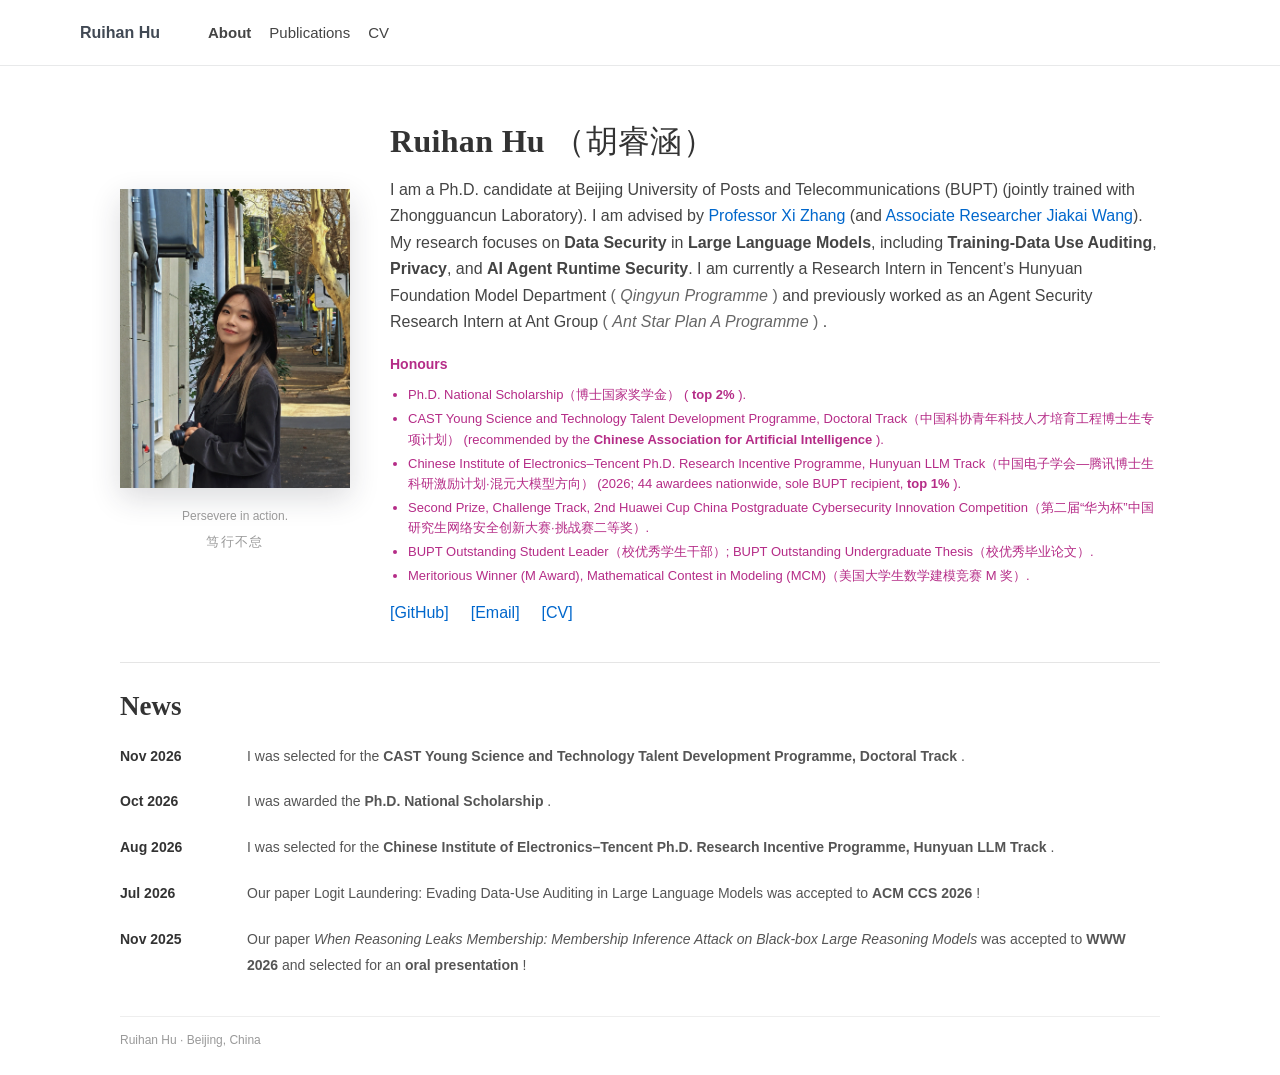
==== index.html @ ba5ca5f1 "Link Jiakai Wang homepage and remove advisor envelope icon" ====
<!DOCTYPE html>

<html lang="en">
<head>
<meta charset="utf-8"/>
<meta content="width=device-width, initial-scale=1" name="viewport"/>
<title>
   Ruihan Hu — Academic Homepage
  </title>
<meta content="Ruihan Hu researches LLM privacy, data security and AI agent security at BUPT." name="description"/>
<link href="styles.css?v=20261106-final" rel="stylesheet"/>
<link href="home.css?v=20261106-final" rel="stylesheet"/>
</head>
<body class="academic-home">
<header class="site-header">
<div class="site-header-inner">
<p class="site-brand">
     Ruihan Hu
    </p>
<nav aria-label="Primary" class="site-nav">
<a aria-current="page" class="is-current" href="index.html">
      About
     </a>
<a href="publications.html">
      Publications
     </a>
<a href="cv.html">
      CV
     </a>
</nav>
</div>
</header>
<main class="academic-shell">
<section aria-labelledby="name" class="academic-intro">
<div class="academic-photo">
<img alt="Ruihan Hu holding a camera on a tree-lined street" src="assets/profile-photo.jpg?v=20261106"/>
<div class="photo-motto">
<p lang="en">
       Persevere in action.
      </p>
<p lang="zh-CN">
       笃行不怠
      </p>
</div>
</div>
<div class="academic-profile">
<h1 id="name">Ruihan Hu <span lang="zh">（胡睿涵）</span></h1>
<p class="academic-bio" lang="en">
      I am a Ph.D. candidate at Beijing University of Posts and Telecommunications (BUPT) (jointly trained with Zhongguancun Laboratory). I am advised by
      <a class="advisor-link" href="https://teacher.bupt.edu.cn/zhangxi/en/index.htm">
       Professor Xi Zhang
      </a>

      (and <a class="advisor-link" href="https://jiakaiwangcn.github.io/">Associate Researcher Jiakai Wang</a>). My research focuses on <strong>Data Security</strong> in <strong>Large Language Models</strong>, including <strong>Training-Data Use Auditing</strong>, <strong>Privacy</strong>, and <strong>AI Agent Runtime Security</strong>. I am currently a Research Intern in Tencent’s Hunyuan Foundation Model Department
      <span class="programme-note">
       (
       <em>
        Qingyun Programme
       </em>
       )
      </span>
      and previously worked as an Agent Security Research Intern at Ant Group
      <span class="programme-note">
       (
       <em>
        Ant Star Plan A Programme
       </em>
       )
      </span>
      .
     </p>
<div aria-label="Honours" class="academic-awards">
<h2 class="honours-heading">
       Honours
      </h2>
<ul>
<li>
        Ph.D. National Scholarship（博士国家奖学金） (
        <strong>
         top 2%
        </strong>
        ).
       </li>
<li>
        CAST Young Science and Technology Talent Development Programme, Doctoral Track（中国科协青年科技人才培育工程博士生专项计划） (recommended by the
        <strong>
         Chinese Association for Artificial Intelligence
        </strong>
        ).
       </li>
<li>
        Chinese Institute of Electronics–Tencent Ph.D. Research Incentive Programme, Hunyuan LLM Track（中国电子学会—腾讯博士生科研激励计划·混元大模型方向） (2026; 44 awardees nationwide, sole BUPT recipient,
        <strong>
         top 1%
        </strong>
        ).
       </li>
<li>
        Second Prize, Challenge Track, 2nd Huawei Cup China Postgraduate Cybersecurity Innovation Competition（第二届“华为杯”中国研究生网络安全创新大赛·挑战赛二等奖）.
       </li>
<li>
        BUPT Outstanding Student Leader（校优秀学生干部）; BUPT Outstanding Undergraduate Thesis（校优秀毕业论文）.
       </li>
<li>
        Meritorious Winner (M Award), Mathematical Contest in Modeling (MCM)（美国大学生数学建模竞赛 M 奖）.
       </li>
</ul>
</div>
<div class="academic-links">
<a href="https://github.com/mihuhu">
       [GitHub]
      </a>
<a href="mailto:gloria-1019@bupt.edu.cn">
       [Email]
      </a>
<a href="cv.html">
       [CV]
      </a>
</div>
</div>
</section>
<section aria-labelledby="news-title" class="home-news">
<h2 id="news-title">
     News
    </h2>
<div aria-label="Recent news, scroll to read more" class="news-scroll" role="region" tabindex="0">
<ul class="news-list">
<li>
<time datetime="2026-11">
        Nov 2026
       </time>
<p>
        I was selected for the
        <strong>
         CAST Young Science and Technology Talent Development Programme, Doctoral Track
        </strong>
        .
       </p>
</li>
<li>
<time datetime="2026-10">
        Oct 2026
       </time>
<p>
        I was awarded the
        <strong>
         Ph.D. National Scholarship
        </strong>
        .
       </p>
</li>
<li>
<time datetime="2026-08">
        Aug 2026
       </time>
<p>
        I was selected for the
        <strong>
         Chinese Institute of Electronics–Tencent Ph.D. Research Incentive Programme, Hunyuan LLM Track
        </strong>
        .
       </p>
</li>
<li>
<time datetime="2026-07">
        Jul 2026
       </time>
<p>
        Our paper
        Logit Laundering: Evading Data-Use Auditing in Large Language Models
        was accepted to
        <strong>
         ACM CCS 2026
        </strong>
        !
       </p>
</li>
<li>
<time datetime="2025-11">
        Nov 2025
       </time>
<p>
        Our paper
        <em>
         When Reasoning Leaks Membership: Membership Inference Attack on Black-box Large Reasoning Models
        </em>
        was accepted to
        <strong>
         WWW 2026
        </strong>
        and selected for an
        <strong>
         oral presentation
        </strong>
        !
       </p>
</li>
</ul>
</div>
</section>
<footer class="academic-footer">
    Ruihan Hu · Beijing, China
   </footer>
</main>
</body>
</html>
---- styles.css ----
:root {
  color-scheme: light;
  --bg: #f6f7f9;
  --panel: #ffffff;
  --text: #414954;
  --muted: #66707d;
  --line: rgba(65, 73, 84, 0.12);
  --accent: #69b6d1;
  --accent-strong: #4aa6c8;
  --shadow: 0 20px 48px rgba(15, 23, 42, 0.06);
  --sans: "Avenir Next", "Helvetica Neue", Helvetica, Arial, sans-serif;
  --serif: "Iowan Old Style", "Palatino Linotype", "Book Antiqua", Georgia, serif;
}

* {
  box-sizing: border-box;
}

html {
  font-size: 16px;
}

body {
  margin: 0;
  min-height: 100vh;
  background: linear-gradient(180deg, #fafbfc 0%, var(--bg) 100%);
  color: var(--text);
  font-family: var(--sans);
}

a {
  color: inherit;
}

.site-header {
  background: rgba(255, 255, 255, 0.96);
  border-bottom: 1px solid var(--line);
}

.site-header-inner {
  width: min(1320px, calc(100vw - 64px));
  margin: 0 auto;
  display: flex;
  align-items: center;
  gap: 30px;
  padding: 22px 0;
}

.site-brand {
  margin: 0;
  font-size: 16px;
  font-weight: 700;
  color: var(--text);
}

.site-nav {
  display: flex;
  gap: 18px;
  margin-left: 18px;
}

.site-nav a {
  padding: 4px 0;
  font-size: 15px;
  text-decoration: none;
  color: #4e5761;
}

.site-nav a.is-current {
  color: var(--text);
  font-weight: 700;
}

.site-shell {
  width: min(1320px, calc(100vw - 64px));
  margin: 0 auto;
  padding: 34px 0 56px;
}

.site-layout {
  display: grid;
  grid-template-columns: 248px minmax(0, 1fr);
  gap: 40px;
}

.profile-rail {
  padding-top: 12px;
}

.portrait {
  width: 88px;
  height: 88px;
  object-fit: cover;
  object-position: center 44%;
  display: block;
  border-radius: 50%;
  border: 1px solid rgba(65, 73, 84, 0.08);
  box-shadow: var(--shadow);
  margin-bottom: 20px;
}

.profile-name {
  margin: 0 0 10px;
  font-size: 21px;
  line-height: 1.08;
  font-weight: 700;
}

.profile-bio {
  margin: 0 0 22px;
  font-size: 12px;
  line-height: 1.72;
  color: var(--muted);
}

.profile-meta,
.profile-links {
  display: grid;
  gap: 14px;
  margin: 0;
  padding: 0;
  list-style: none;
  font-size: 12px;
  color: #565f69;
}

.profile-links {
  margin-top: 20px;
}

.profile-row {
  display: flex;
  align-items: center;
  gap: 12px;
  line-height: 1.5;
}

.profile-row::before {
  content: "";
  flex: 0 0 20px;
  width: 20px;
  height: 20px;
  background-color: #565f69;
  mask-repeat: no-repeat;
  mask-position: center;
  mask-size: contain;
  -webkit-mask-repeat: no-repeat;
  -webkit-mask-position: center;
  -webkit-mask-size: contain;
}

.profile-row-location::before {
  mask-image: url("data:image/svg+xml,%3Csvg xmlns='http://www.w3.org/2000/svg' viewBox='0 0 24 24'%3E%3Cpath fill='black' d='M12 2C8.134 2 5 5.134 5 9c0 5.25 7 13 7 13s7-7.75 7-13c0-3.866-3.134-7-7-7zm0 9.5A2.5 2.5 0 1 1 12 6a2.5 2.5 0 0 1 0 5.5z'/%3E%3C/svg%3E");
  -webkit-mask-image: url("data:image/svg+xml,%3Csvg xmlns='http://www.w3.org/2000/svg' viewBox='0 0 24 24'%3E%3Cpath fill='black' d='M12 2C8.134 2 5 5.134 5 9c0 5.25 7 13 7 13s7-7.75 7-13c0-3.866-3.134-7-7-7zm0 9.5A2.5 2.5 0 1 1 12 6a2.5 2.5 0 0 1 0 5.5z'/%3E%3C/svg%3E");
}

.profile-row-institution::before {
  mask-image: url("data:image/svg+xml,%3Csvg xmlns='http://www.w3.org/2000/svg' viewBox='0 0 24 24'%3E%3Cpath fill='black' d='M12 3 2 8v2h20V8L12 3zm-7 9v6H3v2h18v-2h-2v-6h-2v6h-3v-6h-2v6H9v-6H7zm-2 9v1h18v-1H3z'/%3E%3C/svg%3E");
  -webkit-mask-image: url("data:image/svg+xml,%3Csvg xmlns='http://www.w3.org/2000/svg' viewBox='0 0 24 24'%3E%3Cpath fill='black' d='M12 3 2 8v2h20V8L12 3zm-7 9v6H3v2h18v-2h-2v-6h-2v6h-3v-6h-2v6H9v-6H7zm-2 9v1h18v-1H3z'/%3E%3C/svg%3E");
}

.profile-row-email::before {
  mask-image: url("data:image/svg+xml,%3Csvg xmlns='http://www.w3.org/2000/svg' viewBox='0 0 24 24'%3E%3Cpath fill='black' d='M3 5h18a2 2 0 0 1 2 2v10a2 2 0 0 1-2 2H3a2 2 0 0 1-2-2V7a2 2 0 0 1 2-2zm0 2v.217l9 5.4 9-5.4V7H3zm18 10V9.783l-8.48 5.088a1 1 0 0 1-1.04 0L3 9.783V17h18z'/%3E%3C/svg%3E");
  -webkit-mask-image: url("data:image/svg+xml,%3Csvg xmlns='http://www.w3.org/2000/svg' viewBox='0 0 24 24'%3E%3Cpath fill='black' d='M3 5h18a2 2 0 0 1 2 2v10a2 2 0 0 1-2 2H3a2 2 0 0 1-2-2V7a2 2 0 0 1 2-2zm0 2v.217l9 5.4 9-5.4V7H3zm18 10V9.783l-8.48 5.088a1 1 0 0 1-1.04 0L3 9.783V17h18z'/%3E%3C/svg%3E");
}

.profile-row-scholar::before {
  mask-image: url("data:image/svg+xml,%3Csvg xmlns='http://www.w3.org/2000/svg' viewBox='0 0 24 24'%3E%3Cpath fill='black' d='M12 3 1 9l11 6 9-4.91V17h2V9L12 3zm-6 9.236V16c0 2.21 2.686 4 6 4s6-1.79 6-4v-3.764l-6 3.273-6-3.273z'/%3E%3C/svg%3E");
  -webkit-mask-image: url("data:image/svg+xml,%3Csvg xmlns='http://www.w3.org/2000/svg' viewBox='0 0 24 24'%3E%3Cpath fill='black' d='M12 3 1 9l11 6 9-4.91V17h2V9L12 3zm-6 9.236V16c0 2.21 2.686 4 6 4s6-1.79 6-4v-3.764l-6 3.273-6-3.273z'/%3E%3C/svg%3E");
}

.profile-row-github::before {
  mask-image: url("data:image/svg+xml,%3Csvg xmlns='http://www.w3.org/2000/svg' viewBox='0 0 24 24'%3E%3Cpath fill='black' d='M12 .5C5.649.5.5 5.649.5 12a11.5 11.5 0 0 0 7.86 10.914c.575.106.785-.25.785-.556 0-.274-.01-1-.015-1.962-3.198.695-3.874-1.541-3.874-1.541-.523-1.329-1.277-1.683-1.277-1.683-1.044-.714.08-.7.08-.7 1.155.081 1.762 1.186 1.762 1.186 1.026 1.758 2.692 1.25 3.348.956.104-.743.401-1.25.73-1.537-2.553-.29-5.238-1.277-5.238-5.683 0-1.255.449-2.282 1.185-3.086-.119-.291-.514-1.464.112-3.052 0 0 .967-.31 3.167 1.179a10.98 10.98 0 0 1 5.766 0c2.199-1.489 3.165-1.179 3.165-1.179.628 1.588.233 2.761.115 3.052.738.804 1.184 1.831 1.184 3.086 0 4.417-2.69 5.389-5.252 5.674.412.355.78 1.053.78 2.123 0 1.533-.014 2.77-.014 3.147 0 .309.207.668.79.555A11.502 11.502 0 0 0 23.5 12C23.5 5.649 18.351.5 12 .5Z'/%3E%3C/svg%3E");
  -webkit-mask-image: url("data:image/svg+xml,%3Csvg xmlns='http://www.w3.org/2000/svg' viewBox='0 0 24 24'%3E%3Cpath fill='black' d='M12 .5C5.649.5.5 5.649.5 12a11.5 11.5 0 0 0 7.86 10.914c.575.106.785-.25.785-.556 0-.274-.01-1-.015-1.962-3.198.695-3.874-1.541-3.874-1.541-.523-1.329-1.277-1.683-1.277-1.683-1.044-.714.08-.7.08-.7 1.155.081 1.762 1.186 1.762 1.186 1.026 1.758 2.692 1.25 3.348.956.104-.743.401-1.25.73-1.537-2.553-.29-5.238-1.277-5.238-5.683 0-1.255.449-2.282 1.185-3.086-.119-.291-.514-1.464.112-3.052 0 0 .967-.31 3.167 1.179a10.98 10.98 0 0 1 5.766 0c2.199-1.489 3.165-1.179 3.165-1.179.628 1.588.233 2.761.115 3.052.738.804 1.184 1.831 1.184 3.086 0 4.417-2.69 5.389-5.252 5.674.412.355.78 1.053.78 2.123 0 1.533-.014 2.77-.014 3.147 0 .309.207.668.79.555A11.502 11.502 0 0 0 23.5 12C23.5 5.649 18.351.5 12 .5Z'/%3E%3C/svg%3E");
}

.profile-links a {
  text-decoration: none;
}

.profile-links a:hover,
.profile-links a:focus-visible {
  color: var(--accent-strong);
}

.page-content {
  background: var(--panel);
}

.page-content-home {
  display: grid;
  gap: 24px;
}

.page-content-rich {
  display: grid;
  gap: 24px;
}

.hero-card,
.preview-card {
  background:
    radial-gradient(circle at top right, rgba(74, 166, 200, 0.12), transparent 26%),
    rgba(255, 255, 255, 0.94);
  border: 1px solid rgba(255, 255, 255, 0.72);
  border-radius: 28px;
  box-shadow: 0 22px 48px rgba(15, 23, 42, 0.08);
}

.hero-card {
  padding: 32px 34px;
}

.eyebrow {
  margin: 0 0 12px;
  font-size: 12px;
  font-weight: 700;
  letter-spacing: 0.1em;
  text-transform: uppercase;
  color: var(--accent);
}

.hero-title {
  margin: 0 0 16px;
  font-size: 34px;
  line-height: 1.08;
  color: #4b5562;
}

.hero-list {
  margin: 0 0 22px;
  padding-left: 22px;
  max-width: 760px;
}

.hero-list li {
  margin-bottom: 14px;
  font-size: 15px;
  line-height: 1.8;
  color: #54606c;
}

.hero-list li:last-child {
  margin-bottom: 0;
}

.hero-copy {
  margin: 0;
  max-width: 760px;
  font-size: 15px;
  line-height: 1.8;
  color: #54606c;
}

.keyword-list {
  display: flex;
  flex-wrap: wrap;
  gap: 10px;
  margin: 0;
  padding: 0;
  list-style: none;
}

.keyword-list li {
  padding: 9px 14px;
  border-radius: 999px;
  background: rgba(74, 166, 200, 0.12);
  color: #417f96;
  font-size: 12px;
  font-weight: 600;
}

.preview-card {
  padding: 24px;
}

.preview-head {
  display: flex;
  align-items: end;
  justify-content: space-between;
  gap: 16px;
  margin-bottom: 18px;
}

.preview-title {
  margin: 0;
  font-size: 21px;
  line-height: 1.1;
  color: #4b5562;
}

.preview-link {
  font-size: 12px;
  font-weight: 700;
  letter-spacing: 0.06em;
  text-transform: uppercase;
  color: var(--accent);
  text-decoration: none;
}

.page-hero {
  padding: 30px 32px;
}

.page-hero .page-title {
  margin-bottom: 14px;
  font-size: 34px;
  line-height: 1.08;
  color: #4b5562;
}

.content-card {
  padding: 24px;
  background:
    radial-gradient(circle at top right, rgba(74, 166, 200, 0.12), transparent 26%),
    rgba(255, 255, 255, 0.94);
  border: 1px solid rgba(255, 255, 255, 0.72);
  border-radius: 28px;
  box-shadow: 0 22px 48px rgba(15, 23, 42, 0.08);
}

.content-card-head {
  display: flex;
  align-items: end;
  justify-content: space-between;
  gap: 16px;
  margin-bottom: 18px;
}

.content-card-title {
  margin: 0;
  font-size: 21px;
  line-height: 1.1;
  color: #4b5562;
}

.content-card-note {
  font-size: 12px;
  font-weight: 700;
  letter-spacing: 0.06em;
  text-transform: uppercase;
  color: var(--accent);
}

.cv-window {
  border-radius: 20px;
  background: linear-gradient(180deg, #ffffff 0%, #fbfcfd 100%);
  border: 1px solid var(--line);
  overflow: hidden;
}

.cv-window-head {
  display: flex;
  align-items: center;
  gap: 8px;
  padding: 14px 16px;
  border-bottom: 1px solid var(--line);
  background: rgba(246, 247, 249, 0.9);
}

.cv-dot {
  width: 10px;
  height: 10px;
  border-radius: 50%;
  background: #d4dae1;
}

.cv-window-head span:last-child {
  margin-left: 6px;
  font-size: 12px;
  color: #73808c;
}

.cv-scroll {
  max-height: 470px;
  overflow: auto;
  padding: 18px 18px 4px;
}

.cv-block {
  margin-bottom: 18px;
}

.cv-block h4 {
  margin: 0 0 10px;
  font-size: 13px;
  letter-spacing: 0.06em;
  text-transform: uppercase;
  color: var(--accent);
}

.cv-block ul {
  margin: 0;
  padding-left: 18px;
}

.cv-block li {
  margin-bottom: 8px;
  font-size: 12px;
  line-height: 1.7;
  color: #57616d;
}

.cv-block li:last-child {
  margin-bottom: 0;
}

.page-content-compact .page-title {
  margin-bottom: 24px;
  font-size: 34px;
}

.page-content-compact .page-intro {
  margin-bottom: 28px;
  font-size: 16px;
}

.page-content-compact .section-title {
  margin-bottom: 20px;
  padding-bottom: 14px;
  font-size: 24px;
}

.page-content-compact .body-list li {
  font-size: 15px;
  line-height: 1.76;
}

.page-content-compact .publication-entry-title {
  font-size: 17px;
}

.page-content-compact .publication-entry-authors,
.page-content-compact .publication-entry-meta {
  font-size: 15px;
}

.page-content-compact .publication-entry-summary {
  font-size: 15px;
  line-height: 1.78;
}

.page-content-publications .page-title {
  font-size: 31px;
}

.page-content-publications .page-intro {
  font-size: 15px;
}

.page-content-publications .section-title {
  font-size: 22px;
}

.page-content-publications .publication-entry-title {
  font-size: 15.5px;
}

.page-content-publications .publication-entry-title a {
  color: #3f4853;
}

.page-content-publications .publication-entry-authors,
.page-content-publications .publication-entry-meta,
.page-content-publications .publication-entry-summary {
  font-size: 14px;
}

.page-content-publications .publication-entry-summary {
  line-height: 1.74;
}

.publication-list-card {
  display: grid;
  gap: 18px;
}

.publication-stack {
  display: grid;
  gap: 18px;
}

.page-title {
  margin: 0 0 28px;
  font-size: 40px;
  line-height: 1.02;
  font-weight: 700;
  color: #48525d;
}

.page-intro {
  margin: 0 0 34px;
  font-size: 18px;
  line-height: 1.72;
  color: #5a6470;
}

.section-title {
  margin: 0 0 24px;
  padding-bottom: 16px;
  border-bottom: 1px solid var(--line);
  font-size: 28px;
  line-height: 1.08;
  font-weight: 700;
  color: #4a5561;
}

.body-list {
  margin: 0;
  padding-left: 26px;
  display: grid;
  gap: 24px;
}

.body-list li {
  font-size: 16px;
  line-height: 1.86;
  color: #4f5964;
}

.publication-item-soft {
  padding: 18px;
  background:
    radial-gradient(circle at top right, rgba(74, 166, 200, 0.08), transparent 24%),
    rgba(255, 255, 255, 0.84);
  border: 1px solid rgba(65, 73, 84, 0.08);
  border-radius: 24px;
  box-shadow:
    inset 0 1px 0 rgba(255, 255, 255, 0.75),
    0 14px 28px rgba(15, 23, 42, 0.05);
}

.publication-entry {
  padding-top: 6px;
}

.publication-entry + .publication-entry {
  margin-top: 34px;
}

.publication-stack .publication-entry + .publication-entry {
  margin-top: 0;
}

.publication-card {
  display: grid;
  grid-template-columns: 220px minmax(0, 1fr);
  gap: 28px;
  align-items: start;
}

.publication-item-soft .publication-card {
  background: transparent;
  border: 0;
  box-shadow: none;
  padding: 0;
}

.publication-entry-visual {
  display: grid;
  gap: 12px;
}

.publication-entry-badge {
  display: inline-flex;
  align-items: center;
  justify-content: center;
  min-height: 38px;
  width: fit-content;
  padding: 0 16px;
  border-radius: 12px;
  font-size: 13px;
  font-weight: 700;
  letter-spacing: 0.02em;
  color: #ffffff;
  box-shadow: 0 12px 24px rgba(15, 23, 42, 0.12);
}

.publication-entry-badge-www {
  background: linear-gradient(135deg, #2b86dc 0%, #3a9bf0 100%);
}

.publication-entry-badge-ijcai {
  background: linear-gradient(135deg, #2786de 0%, #3aa0ef 100%);
}

.publication-entry-badge-arxiv {
  background: linear-gradient(135deg, #2786de 0%, #3aa0ef 100%);
}

.publication-entry-badge-ccs {
  background: linear-gradient(135deg, #2786de 0%, #3aa0ef 100%);
}

.publication-entry-thumbnail {
  display: block;
  overflow: hidden;
  padding: 6px;
  border-radius: 22px;
  border: 1px solid rgba(65, 73, 84, 0.08);
  box-shadow: 0 16px 32px rgba(15, 23, 42, 0.05);
  background: rgba(255, 255, 255, 0.82);
  backdrop-filter: blur(4px);
}

.publication-entry-thumbnail img {
  display: block;
  width: 100%;
  height: auto;
  border-radius: 16px;
}

.publication-entry-body {
  min-width: 0;
}

.publication-entry-title {
  margin: 0 0 12px;
  font-size: 19px;
  line-height: 1.18;
  font-weight: 700;
}

.publication-entry-title a {
  color: #14181f;
  text-decoration: none;
}

.publication-entry-title a:hover,
.publication-entry-title a:focus-visible {
  color: var(--accent-strong);
}

.publication-entry-authors {
  margin: 0 0 10px;
  font-size: 16px;
  line-height: 1.6;
  color: #4f5964;
}

.publication-entry-meta {
  margin: 0 0 16px;
  font-size: 16px;
  color: #535d68;
  font-style: italic;
}

.publication-entry-summary {
  margin: 0 0 18px;
  font-size: 16px;
  line-height: 1.84;
  color: #4f5964;
  max-width: 820px;
}

.publication-entry-actions {
  display: flex;
  flex-wrap: wrap;
  gap: 10px;
}

.publication-entry-chip {
  display: inline-flex;
  align-items: center;
  justify-content: center;
  min-width: 76px;
  min-height: 42px;
  padding: 0 18px;
  border-radius: 10px;
  border: 1px solid #20252c;
  background: #ffffff;
  color: #20252c;
  cursor: pointer;
  font-family: inherit;
  font-size: 15px;
  font-weight: 600;
  text-decoration: none;
  transition: transform 120ms ease, box-shadow 120ms ease, color 120ms ease;
}

.publication-entry-chip:hover,
.publication-entry-chip:focus-visible {
  transform: translateY(-1px);
  box-shadow: 0 10px 20px rgba(15, 23, 42, 0.08);
  color: var(--accent-strong);
}

.publication-entry-chip-primary {
  background: #20252c;
  color: #ffffff;
}

.publication-entry-chip-disabled {
  cursor: default;
  opacity: 0.72;
  pointer-events: none;
}

.coming-soon-dialog {
  width: min(360px, calc(100vw - 40px));
  padding: 0;
  border: 0;
  border-radius: 18px;
  box-shadow: 0 28px 80px rgba(15, 23, 42, 0.18);
}

.coming-soon-dialog::backdrop {
  background: rgba(20, 24, 31, 0.28);
  backdrop-filter: blur(3px);
}

.coming-soon-panel {
  display: grid;
  gap: 14px;
  padding: 24px;
  background: rgba(255, 255, 255, 0.96);
  color: #20252c;
}

.coming-soon-panel h3 {
  margin: 0;
  font-size: 22px;
  line-height: 1.2;
}

.coming-soon-panel p {
  margin: 0;
  color: #55616d;
  font-size: 15px;
  line-height: 1.6;
}

.coming-soon-close {
  width: fit-content;
  min-height: 42px;
  padding: 0 18px;
  border: 1px solid #20252c;
  border-radius: 10px;
  background: #20252c;
  color: #ffffff;
  cursor: pointer;
  font-family: inherit;
  font-size: 15px;
  font-weight: 600;
}

.cv-sections-card {
  display: grid;
  gap: 18px;
}

.cv-section-card {
  padding: 22px 24px;
  border-radius: 24px;
  background:
    radial-gradient(circle at top right, rgba(74, 166, 200, 0.08), transparent 24%),
    rgba(255, 255, 255, 0.84);
  border: 1px solid rgba(65, 73, 84, 0.08);
  box-shadow:
    inset 0 1px 0 rgba(255, 255, 255, 0.75),
    0 14px 28px rgba(15, 23, 42, 0.05);
}

.cv-section + .cv-section {
  margin-top: 34px;
}

.cv-sections-card .cv-section + .cv-section {
  margin-top: 0;
}

.cv-info-grid {
  display: grid;
  grid-template-columns: repeat(2, minmax(0, max-content));
  gap: 8px 22px;
}

.cv-info-chip {
  padding: 0;
  border: 0;
  background: transparent;
  box-shadow: none;
  font-size: 12px;
  line-height: 1.55;
  font-weight: 600;
  color: #6e8c9c;
}

.cv-info-label {
  display: block;
  margin-bottom: 6px;
  font-size: 11px;
  letter-spacing: 0.08em;
  text-transform: uppercase;
  color: #7b8793;
}

.cv-info-value {
  display: block;
  font-size: 13px;
  line-height: 1.6;
  color: #4e5864;
}

.cv-list {
  margin: 0;
  padding-left: 20px;
  display: grid;
  gap: 12px;
}

.cv-list li {
  font-size: 16px;
  line-height: 1.8;
  color: #4f5964;
}

.cv-sublist {
  display: grid;
  gap: 6px;
  margin: 10px 0 0;
  padding: 0;
  list-style: none;
}

.cv-sublist li {
  position: relative;
  padding-left: 16px;
  font-size: 14px;
  line-height: 1.7;
  color: #66707d;
}

.cv-sublist li::before {
  content: "\2022";
  position: absolute;
  left: 0;
  top: 0;
  color: var(--accent-strong);
}

.cv-timeline-item {
  padding: 14px 0;
  border-top: 1px solid rgba(65, 73, 84, 0.08);
}

.cv-timeline-item:first-child {
  padding-top: 0;
  border-top: 0;
}

.cv-timeline-heading {
  margin: 0 0 8px;
  font-size: 15px;
  line-height: 1.6;
  color: #4f5964;
}

.page-content-cv .page-title {
  font-size: 34px;
}

.page-content-cv .section-title {
  font-size: 24px;
}

.page-content-cv .cv-list li {
  font-size: 15px;
  line-height: 1.7;
}

.page-content-cv .cv-sublist li {
  font-size: 14px;
}

@media (max-width: 900px) {
  .site-header-inner,
  .site-shell {
    width: min(100vw - 32px, 1320px);
  }

  .site-layout {
    grid-template-columns: 1fr;
    gap: 26px;
  }

  .portrait {
    width: 76px;
    height: 76px;
  }

  .page-title {
    font-size: 34px;
  }

  .hero-card,
  .preview-card,
  .content-card,
  .cv-section-card,
  .publication-item-soft {
    border-radius: 22px;
    padding: 20px;
  }

  .hero-title {
    font-size: 30px;
  }

  .cv-scroll {
    max-height: 360px;
  }

  .cv-info-grid {
    grid-template-columns: 1fr;
  }

  .page-content-compact .page-title {
    font-size: 30px;
  }

  .page-content-publications .page-title {
    font-size: 28px;
  }

  .page-content-cv .page-title {
    font-size: 30px;
  }

  .publication-entry-title {
    font-size: 18px;
  }

  .page-content-compact .publication-entry-title {
    font-size: 16px;
  }

  .page-content-publications .publication-entry-title {
    font-size: 15px;
  }

  .page-content-cv .section-title {
    font-size: 22px;
  }

  .page-content-cv .cv-list li {
    font-size: 14px;
  }

  .page-content-cv .cv-sublist li {
    font-size: 13px;
  }

  .publication-card {
    grid-template-columns: 1fr;
    gap: 18px;
  }

  .publication-entry-visual {
    max-width: 240px;
  }
}
---- home.css ----
/* Home page only: typography and layout inspired by the supplied reference. */
.academic-home { background: #fff; color: #333; font-family: Arial, "Helvetica Neue", sans-serif; }
.academic-home a { color: #0067cc; text-decoration: none; }
.academic-home a:hover { text-decoration: underline; }
.academic-home .site-header { background: #fff; }
.academic-home .site-header-inner { width: min(1120px, calc(100% - 64px)); padding: 20px 0; }
.academic-home .site-nav a { color: #444; }
.academic-shell { max-width: 1120px; margin: 0 auto; padding: 48px 0 28px; }
.academic-intro { display: grid; grid-template-columns: 260px minmax(0,1fr); gap: 42px; align-items: start; }
.academic-photo { padding-top: 86px; }
.academic-photo img { display: block; width: 100%; height: auto; }
.academic-profile h1 { margin: 0 0 30px; font: 600 43px/1.25 Georgia, "Times New Roman", serif; letter-spacing: .01em; }
.academic-profile h1 span { font-family: "Kaiti SC", STKaiti, KaiTi, serif; font-weight: 500; white-space: nowrap; }
.affiliations { display: grid; gap: 26px; }
.affiliation { display: grid; grid-template-columns: 112px minmax(0,1fr); gap: 22px; align-items: start; }
.affiliation p { margin: 0; font-size: 18px; line-height: 1.55; }
.affiliation strong { font-weight: 500; }
.affiliation .detail { color: #777; font-size: 14px; margin-top: 4px; }
.former { color: #888; font-size: .86em; }
.institution { font-size: 20px; font-weight: 700; line-height: 1.15; padding-top: 4px; white-space: nowrap; }
.institution span { display:block; margin-top: 6px; font-size: 11px; letter-spacing: .12em; font-weight: 500; }
.institution-bupt { color: #155aa0; letter-spacing: .12em; }
.institution-tencent { color: #0054ae; font-style: italic; }
.institution-ant { color: #1677ff; font-size: 18px; }
.institution-zgc { color: #265175; font-size: 19px; letter-spacing: .03em; }
.academic-honours { color: #d83297; font-size: 18px; font-weight: 600; line-height: 1.6; margin: 27px 0 22px; }
.academic-links { display: flex; gap: 25px; flex-wrap: wrap; font-size: 20px; }
.academic-about { border-top: 1px solid #e5e5e5; margin-top: 46px; padding-top: 25px; }
.academic-about h2 { font: 600 28px/1.3 Georgia, serif; margin: 0 0 17px; }
.academic-about p { font-size: 17px; line-height: 1.85; margin: 0 0 13px; }
.academic-about strong { font-weight: 600; }
.academic-footer { margin-top: 30px; padding-top: 16px; border-top: 1px solid #eee; color: #999; font-size: 12px; }
@media (max-width: 1184px) { .academic-shell { margin: 0 32px; } }
@media (max-width: 800px) { .academic-intro { grid-template-columns: 200px minmax(0,1fr); gap: 28px; } .academic-profile h1 { font-size: 33px; } .affiliation { grid-template-columns: 1fr; gap: 8px; } .institution span { display: inline; margin-left: 10px; } .academic-photo { padding-top: 70px; } }
@media (max-width: 560px) { .academic-home .site-header-inner { width: calc(100% - 40px); gap: 12px; } .academic-home .site-nav { margin-left: auto; gap: 14px; } .academic-shell { margin: 0 22px; padding-top: 28px; } .academic-intro { grid-template-columns: 1fr; gap: 26px; } .academic-photo { padding-top: 0; } .academic-photo img { width: 210px; margin: 0 auto; } .academic-profile h1 { font-size: 32px; margin-bottom: 25px; text-align: center; } .affiliations { gap: 23px; } .affiliation p { font-size: 16px; } .academic-honours { font-size: 17px; } .academic-links { font-size: 19px; } .academic-about { margin-top: 32px; } .academic-about p { font-size: 16px; } }

/* Compact biography preview requested by the owner. */
.academic-shell { max-width: 1040px; padding-top: 55px; }
.academic-intro { grid-template-columns: 230px minmax(0, 1fr); gap: 40px; align-items: center; }
.academic-photo { padding-top: 0; }
.academic-profile h1 { font-size: 32px; margin-bottom: 20px; }
.academic-bio { margin: 0 0 22px; font-size: 16px; line-height: 2; text-align: left; color: #444; }
.academic-links { font-size: 16px; gap: 22px; }
.academic-footer { margin-top: 42px; }
@media (max-width: 800px) { .academic-intro { grid-template-columns: 190px minmax(0,1fr); gap: 28px; } .academic-profile h1 { font-size: 28px; } }
@media (max-width: 560px) { .academic-shell { padding-top: 28px; } .academic-intro { grid-template-columns: 1fr; } .academic-photo img { width: 190px; } .academic-profile h1 { font-size: 28px; } .academic-bio { font-size: 15px; line-height: 1.95; } }

.academic-bio { line-height: 1.85; }
.academic-awards { margin: 0 0 22px; color: #b52c87; font-size: 15px; font-weight: 600; line-height: 1.85; }

.academic-awards { font-weight: 400; font-size: 14px; }
.honours-heading { font-size: 15px; margin: 0 0 7px; font-weight: 600; }
.academic-awards ul { margin: 0; padding-left: 18px; }
.academic-awards li { margin-bottom: 5px; line-height: 1.75; }

.academic-photo img { box-shadow: 0 10px 28px rgba(35, 40, 50, 0.16); }

/* Scrollable, dated homepage news. */
.home-news { margin-top: 40px; padding-top: 26px; border-top: 1px solid #e5e5e5; }
.home-news h2 { margin: 0 0 20px; font: 600 27px/1.3 Georgia, "Times New Roman", serif; color: #333; }
.news-scroll { max-height: 230px; overflow-y: auto; scrollbar-width: thin; scrollbar-color: #b9b9b9 #f5f5f5; padding-right: 16px; }
.news-scroll:focus-visible { outline: 2px solid #6251a5; outline-offset: 5px; }
.news-list { list-style: none; margin: 0; padding: 0; }
.news-list li { display: grid; grid-template-columns: 105px minmax(0,1fr); gap: 22px; padding: 0 0 20px; }
.news-list time { font-size: 14px; font-weight: 600; line-height: 1.85; color: #333; }
.news-list p { margin: 0; font-size: 14px; line-height: 1.85; color: #555; }
.news-list strong { font-weight: 600; }
@media (max-width: 560px) { .news-list li { grid-template-columns: 78px minmax(0,1fr); gap: 12px; } .news-scroll { max-height: 250px; } .news-list p, .news-list time { font-size: 13px; } }

.advisor-envelope { display: inline-flex; vertical-align: baseline; margin-left: 4px; position: relative; top: 1px; }

.programme-note { color: #666; }
.academic-awards strong { font-weight: 700; }

.photo-motto { margin-top: 18px; text-align: center; color: #999; }
.photo-motto p { margin: 0; font-size: 12px; line-height: 1.8; }
.photo-motto p[lang="zh-CN"] { margin-top: 3px; font-size: 13px; letter-spacing: .1em; }

/* Slightly tighter home copy and honours spacing. */
.academic-bio { line-height: 1.65; margin-bottom: 17px; }
.academic-profile h1 { margin-bottom: 16px; }
.academic-awards li { line-height: 1.55; margin-bottom: 4px; }
.academic-awards { margin-bottom: 17px; }

.academic-awards { font-size: 13px; }
.honours-heading { font-size: 14px; }
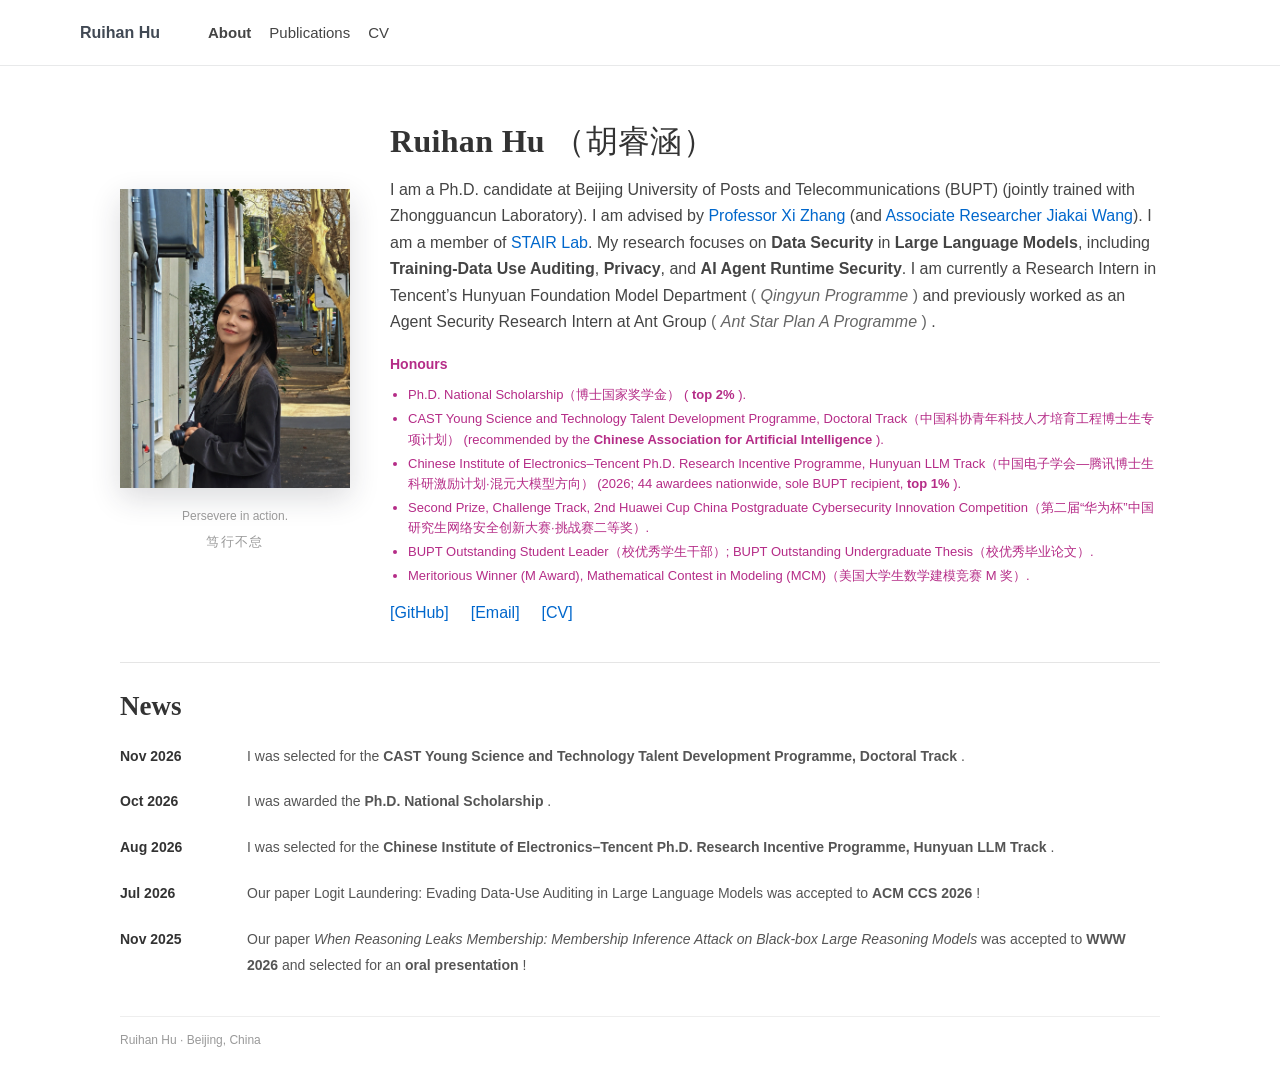
==== commit ad8e0b17: "Add STAIR Lab affiliation and homepage link" ====
--- a/index.html
+++ b/index.html
@@ -51,7 +51,7 @@
        Professor Xi Zhang
       </a>
 
-      (and <a class="advisor-link" href="https://jiakaiwangcn.github.io/">Associate Researcher Jiakai Wang</a>). My research focuses on <strong>Data Security</strong> in <strong>Large Language Models</strong>, including <strong>Training-Data Use Auditing</strong>, <strong>Privacy</strong>, and <strong>AI Agent Runtime Security</strong>. I am currently a Research Intern in Tencent’s Hunyuan Foundation Model Department
+      (and <a class="advisor-link" href="https://jiakaiwangcn.github.io/">Associate Researcher Jiakai Wang</a>). I am a member of <a class="lab-link" href="http://www.stair-lab.org.cn/">STAIR Lab</a>. My research focuses on <strong>Data Security</strong> in <strong>Large Language Models</strong>, including <strong>Training-Data Use Auditing</strong>, <strong>Privacy</strong>, and <strong>AI Agent Runtime Security</strong>. I am currently a Research Intern in Tencent’s Hunyuan Foundation Model Department
       <span class="programme-note">
        (
        <em>
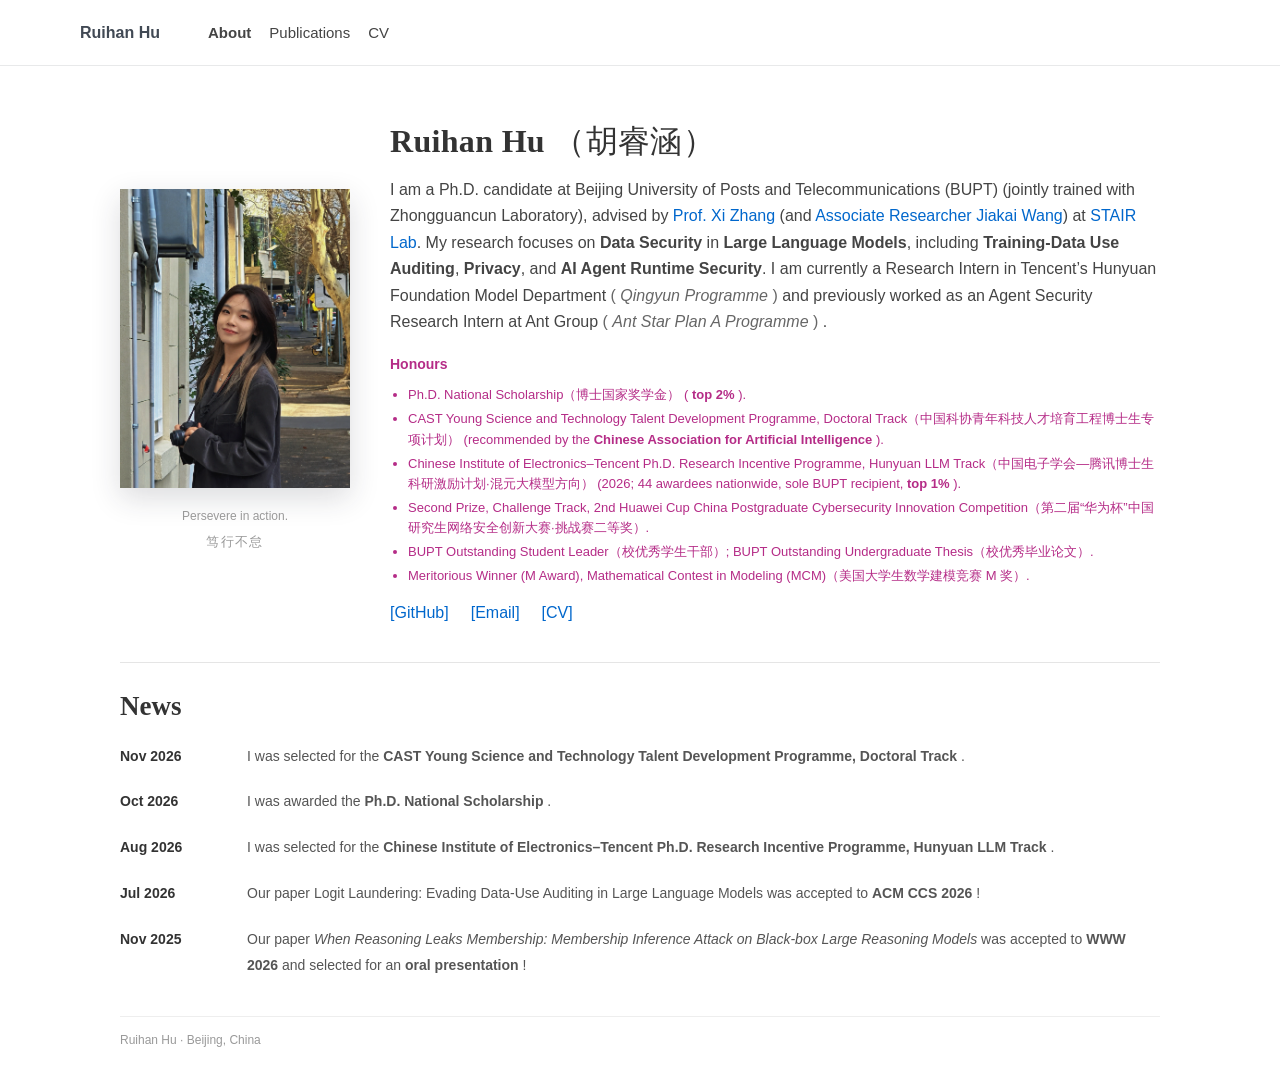
==== commit 0c4e32a2: "Integrate advisor and STAIR Lab links into introductory sentence" ====
--- a/index.html
+++ b/index.html
@@ -45,13 +45,7 @@
 </div>
 <div class="academic-profile">
 <h1 id="name">Ruihan Hu <span lang="zh">（胡睿涵）</span></h1>
-<p class="academic-bio" lang="en">
-      I am a Ph.D. candidate at Beijing University of Posts and Telecommunications (BUPT) (jointly trained with Zhongguancun Laboratory). I am advised by
-      <a class="advisor-link" href="https://teacher.bupt.edu.cn/zhangxi/en/index.htm">
-       Professor Xi Zhang
-      </a>
-
-      (and <a class="advisor-link" href="https://jiakaiwangcn.github.io/">Associate Researcher Jiakai Wang</a>). I am a member of <a class="lab-link" href="http://www.stair-lab.org.cn/">STAIR Lab</a>. My research focuses on <strong>Data Security</strong> in <strong>Large Language Models</strong>, including <strong>Training-Data Use Auditing</strong>, <strong>Privacy</strong>, and <strong>AI Agent Runtime Security</strong>. I am currently a Research Intern in Tencent’s Hunyuan Foundation Model Department
+<p class="academic-bio" lang="en">I am a Ph.D. candidate at Beijing University of Posts and Telecommunications (BUPT) (jointly trained with Zhongguancun Laboratory), advised by <a class="advisor-link" href="https://teacher.bupt.edu.cn/zhangxi/en/index.htm">Prof. Xi Zhang</a> (and <a class="advisor-link" href="https://jiakaiwangcn.github.io/">Associate Researcher Jiakai Wang</a>) at <a class="lab-link" href="http://www.stair-lab.org.cn/">STAIR Lab</a>. My research focuses on <strong>Data Security</strong> in <strong>Large Language Models</strong>, including <strong>Training-Data Use Auditing</strong>, <strong>Privacy</strong>, and <strong>AI Agent Runtime Security</strong>. I am currently a Research Intern in Tencent’s Hunyuan Foundation Model Department
       <span class="programme-note">
        (
        <em>
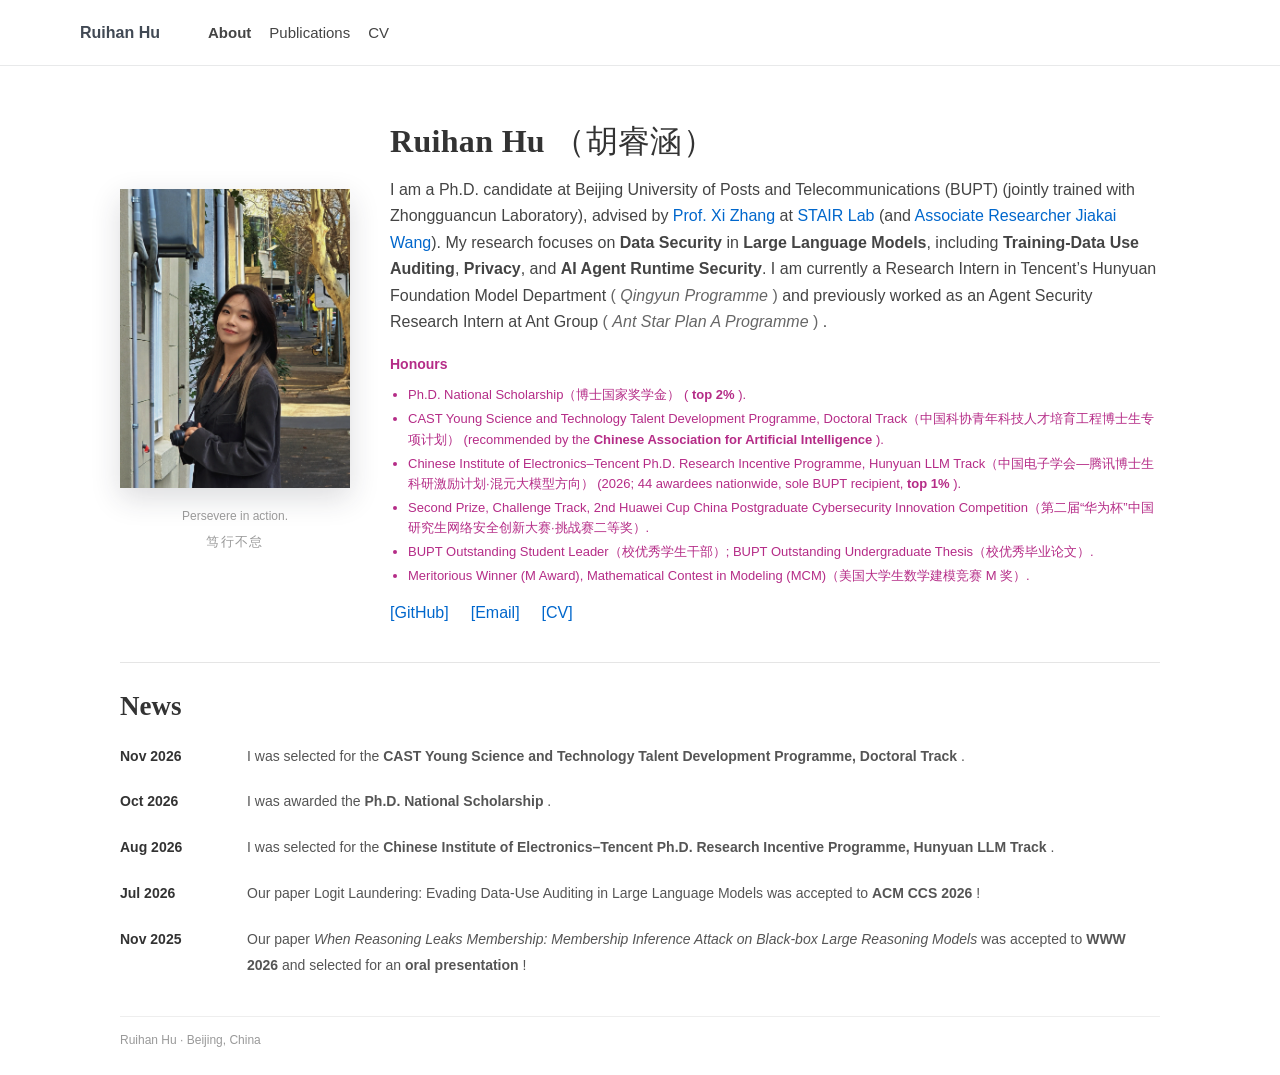
==== commit 9c6ae997: "Place co-advisor parenthesis after STAIR Lab affiliation" ====
--- a/index.html
+++ b/index.html
@@ -45,7 +45,7 @@
 </div>
 <div class="academic-profile">
 <h1 id="name">Ruihan Hu <span lang="zh">（胡睿涵）</span></h1>
-<p class="academic-bio" lang="en">I am a Ph.D. candidate at Beijing University of Posts and Telecommunications (BUPT) (jointly trained with Zhongguancun Laboratory), advised by <a class="advisor-link" href="https://teacher.bupt.edu.cn/zhangxi/en/index.htm">Prof. Xi Zhang</a> (and <a class="advisor-link" href="https://jiakaiwangcn.github.io/">Associate Researcher Jiakai Wang</a>) at <a class="lab-link" href="http://www.stair-lab.org.cn/">STAIR Lab</a>. My research focuses on <strong>Data Security</strong> in <strong>Large Language Models</strong>, including <strong>Training-Data Use Auditing</strong>, <strong>Privacy</strong>, and <strong>AI Agent Runtime Security</strong>. I am currently a Research Intern in Tencent’s Hunyuan Foundation Model Department
+<p class="academic-bio" lang="en">I am a Ph.D. candidate at Beijing University of Posts and Telecommunications (BUPT) (jointly trained with Zhongguancun Laboratory), advised by <a class="advisor-link" href="https://teacher.bupt.edu.cn/zhangxi/en/index.htm">Prof. Xi Zhang</a> at <a class="lab-link" href="http://www.stair-lab.org.cn/">STAIR Lab</a> (and <a class="advisor-link" href="https://jiakaiwangcn.github.io/">Associate Researcher Jiakai Wang</a>). My research focuses on <strong>Data Security</strong> in <strong>Large Language Models</strong>, including <strong>Training-Data Use Auditing</strong>, <strong>Privacy</strong>, and <strong>AI Agent Runtime Security</strong>. I am currently a Research Intern in Tencent’s Hunyuan Foundation Model Department
       <span class="programme-note">
        (
        <em>
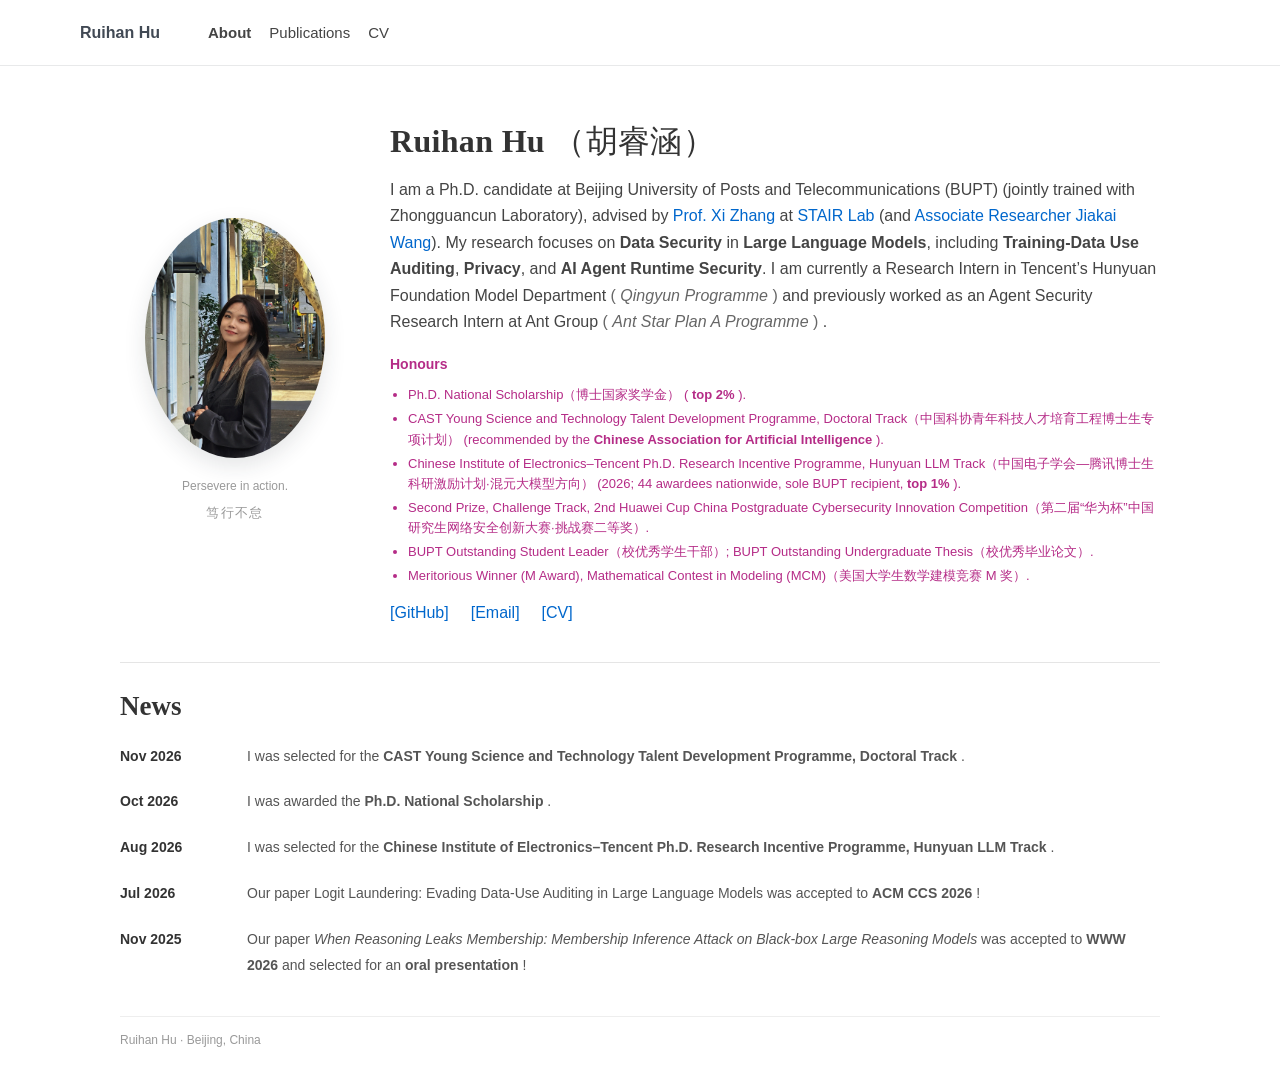
==== commit 82b1d3a8: "Make homepage portrait smaller and oval" ====
--- a/index.html
+++ b/index.html
@@ -9,7 +9,7 @@
   </title>
 <meta content="Ruihan Hu researches LLM privacy, data security and AI agent security at BUPT." name="description"/>
 <link href="styles.css?v=20261106-final" rel="stylesheet"/>
-<link href="home.css?v=20261106-final" rel="stylesheet"/>
+<link href="home.css?v=20261113-oval" rel="stylesheet"/>
 </head>
 <body class="academic-home">
 <header class="site-header">
@@ -197,4 +197,4 @@
    </footer>
 </main>
 </body>
-</html>+</html>
--- a/home.css
+++ b/home.css
@@ -53,7 +53,17 @@
 .academic-awards ul { margin: 0; padding-left: 18px; }
 .academic-awards li { margin-bottom: 5px; line-height: 1.75; }
 
-.academic-photo img { box-shadow: 0 10px 28px rgba(35, 40, 50, 0.16); }
+.academic-photo img {
+  width: 180px;
+  max-width: 100%;
+  aspect-ratio: 3 / 4;
+  object-fit: cover;
+  object-position: center;
+  border-radius: 50%;
+  margin-inline: auto;
+  box-shadow: 0 8px 22px rgba(35, 40, 50, 0.12);
+}
+@media (max-width: 560px) { .academic-photo img { width: 160px; } }
 
 /* Scrollable, dated homepage news. */
 .home-news { margin-top: 40px; padding-top: 26px; border-top: 1px solid #e5e5e5; }
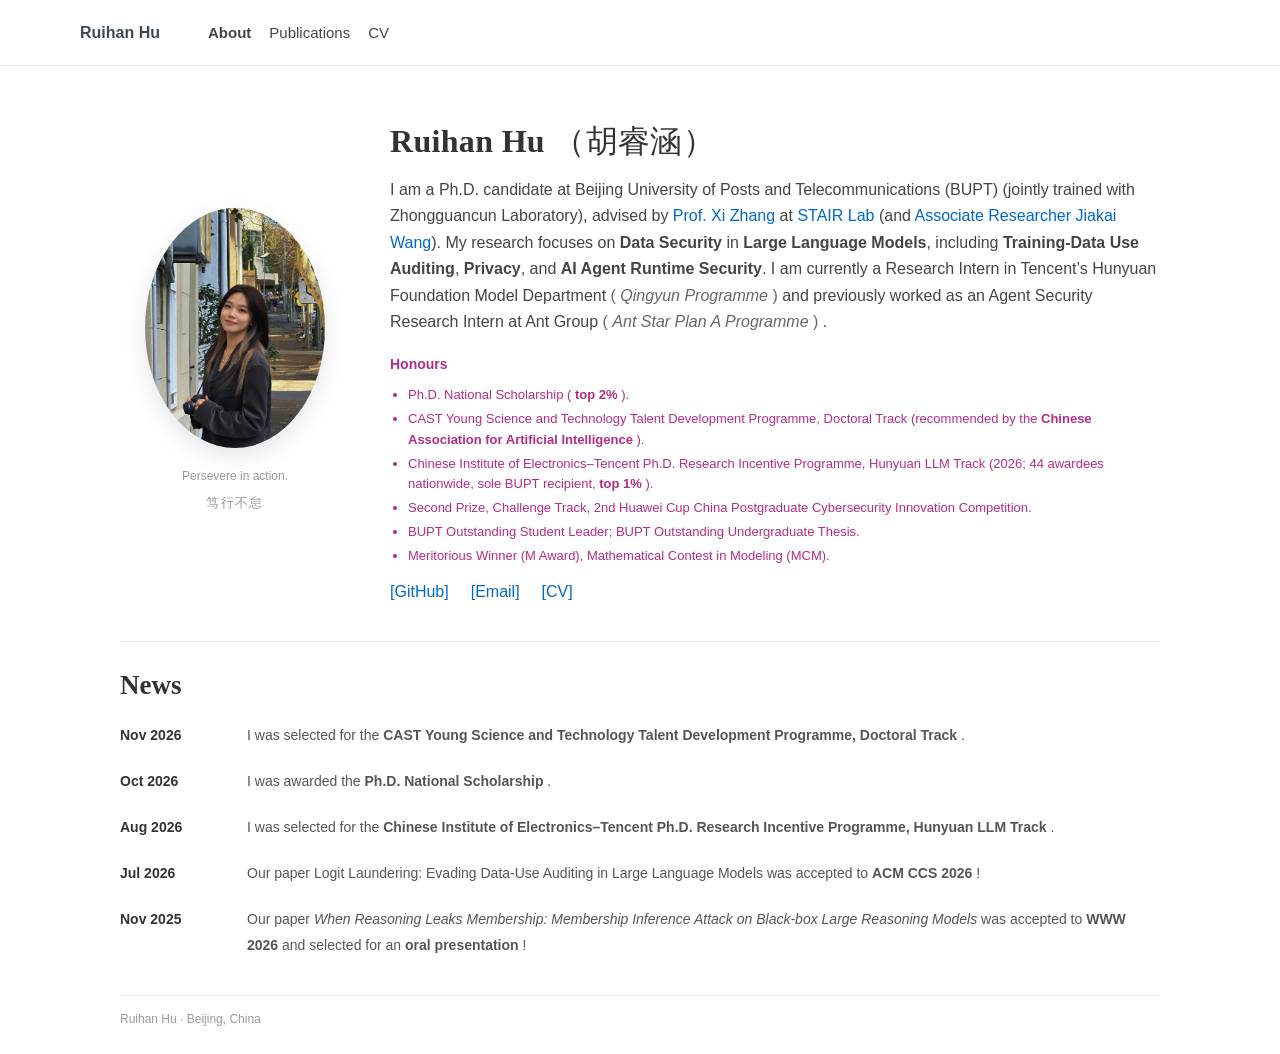
==== commit 60addc12: "Remove Chinese annotations from homepage honours" ====
--- a/index.html
+++ b/index.html
@@ -69,34 +69,34 @@
       </h2>
 <ul>
 <li>
-        Ph.D. National Scholarship（博士国家奖学金） (
+        Ph.D. National Scholarship (
         <strong>
          top 2%
         </strong>
         ).
        </li>
 <li>
-        CAST Young Science and Technology Talent Development Programme, Doctoral Track（中国科协青年科技人才培育工程博士生专项计划） (recommended by the
+        CAST Young Science and Technology Talent Development Programme, Doctoral Track (recommended by the
         <strong>
          Chinese Association for Artificial Intelligence
         </strong>
         ).
        </li>
 <li>
-        Chinese Institute of Electronics–Tencent Ph.D. Research Incentive Programme, Hunyuan LLM Track（中国电子学会—腾讯博士生科研激励计划·混元大模型方向） (2026; 44 awardees nationwide, sole BUPT recipient,
+        Chinese Institute of Electronics–Tencent Ph.D. Research Incentive Programme, Hunyuan LLM Track (2026; 44 awardees nationwide, sole BUPT recipient,
         <strong>
          top 1%
         </strong>
         ).
        </li>
 <li>
-        Second Prize, Challenge Track, 2nd Huawei Cup China Postgraduate Cybersecurity Innovation Competition（第二届“华为杯”中国研究生网络安全创新大赛·挑战赛二等奖）.
-       </li>
-<li>
-        BUPT Outstanding Student Leader（校优秀学生干部）; BUPT Outstanding Undergraduate Thesis（校优秀毕业论文）.
-       </li>
-<li>
-        Meritorious Winner (M Award), Mathematical Contest in Modeling (MCM)（美国大学生数学建模竞赛 M 奖）.
+        Second Prize, Challenge Track, 2nd Huawei Cup China Postgraduate Cybersecurity Innovation Competition.
+       </li>
+<li>
+        BUPT Outstanding Student Leader; BUPT Outstanding Undergraduate Thesis.
+       </li>
+<li>
+        Meritorious Winner (M Award), Mathematical Contest in Modeling (MCM).
        </li>
 </ul>
 </div>
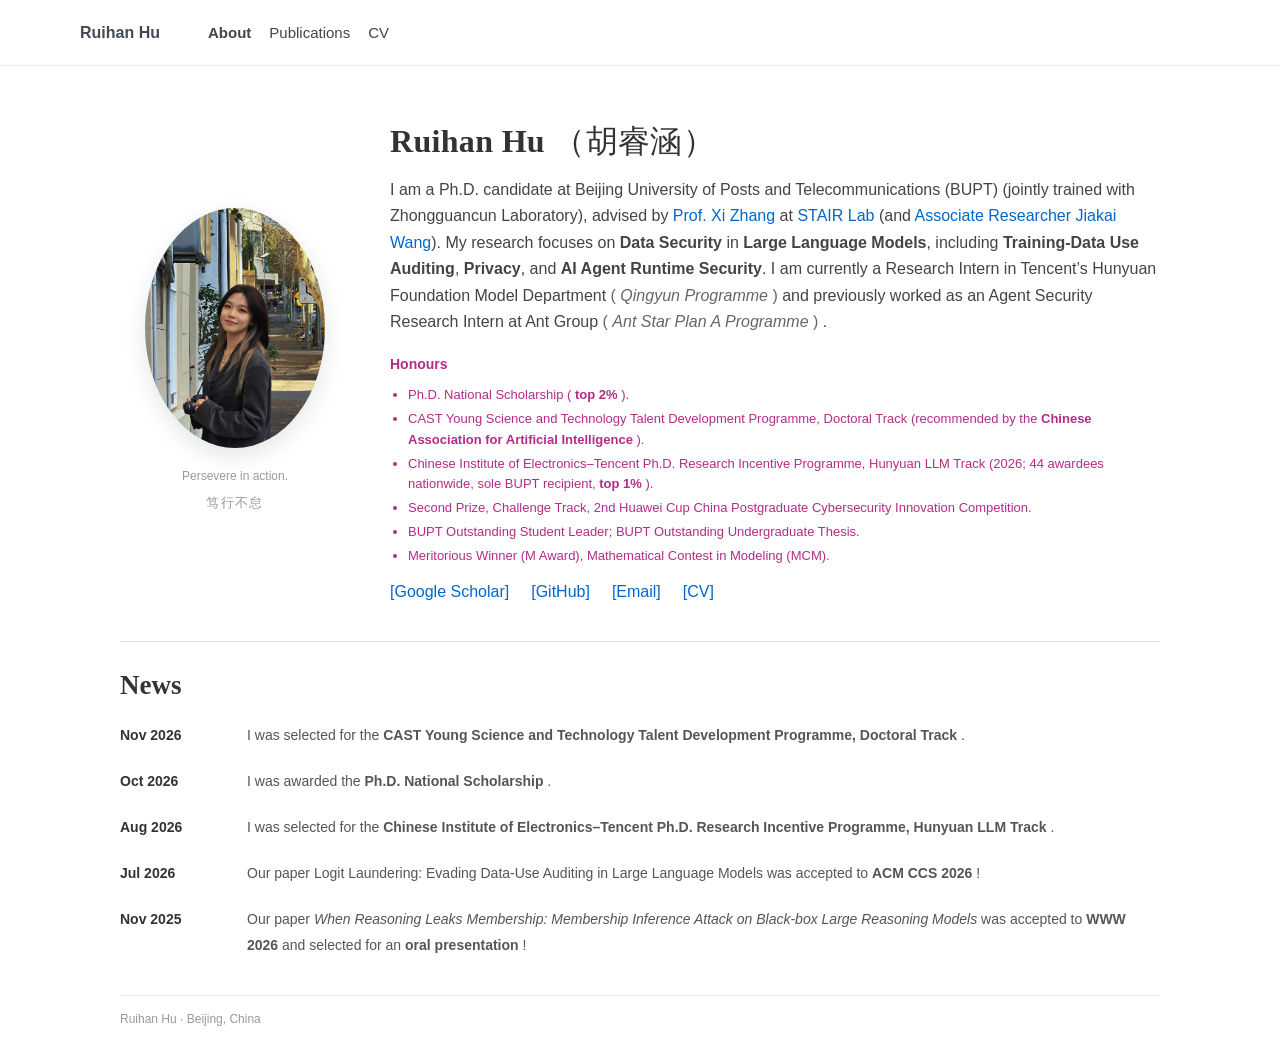
==== commit b9c2bacf: "Add Google Scholar profile links to homepage and CV" ====
--- a/index.html
+++ b/index.html
@@ -101,6 +101,9 @@
 </ul>
 </div>
 <div class="academic-links">
+<a href="https://scholar.google.com/citations?user=y_YpjDsAAAAJ&amp;hl=en">
+       [Google Scholar]
+      </a>
 <a href="https://github.com/mihuhu">
        [GitHub]
       </a>
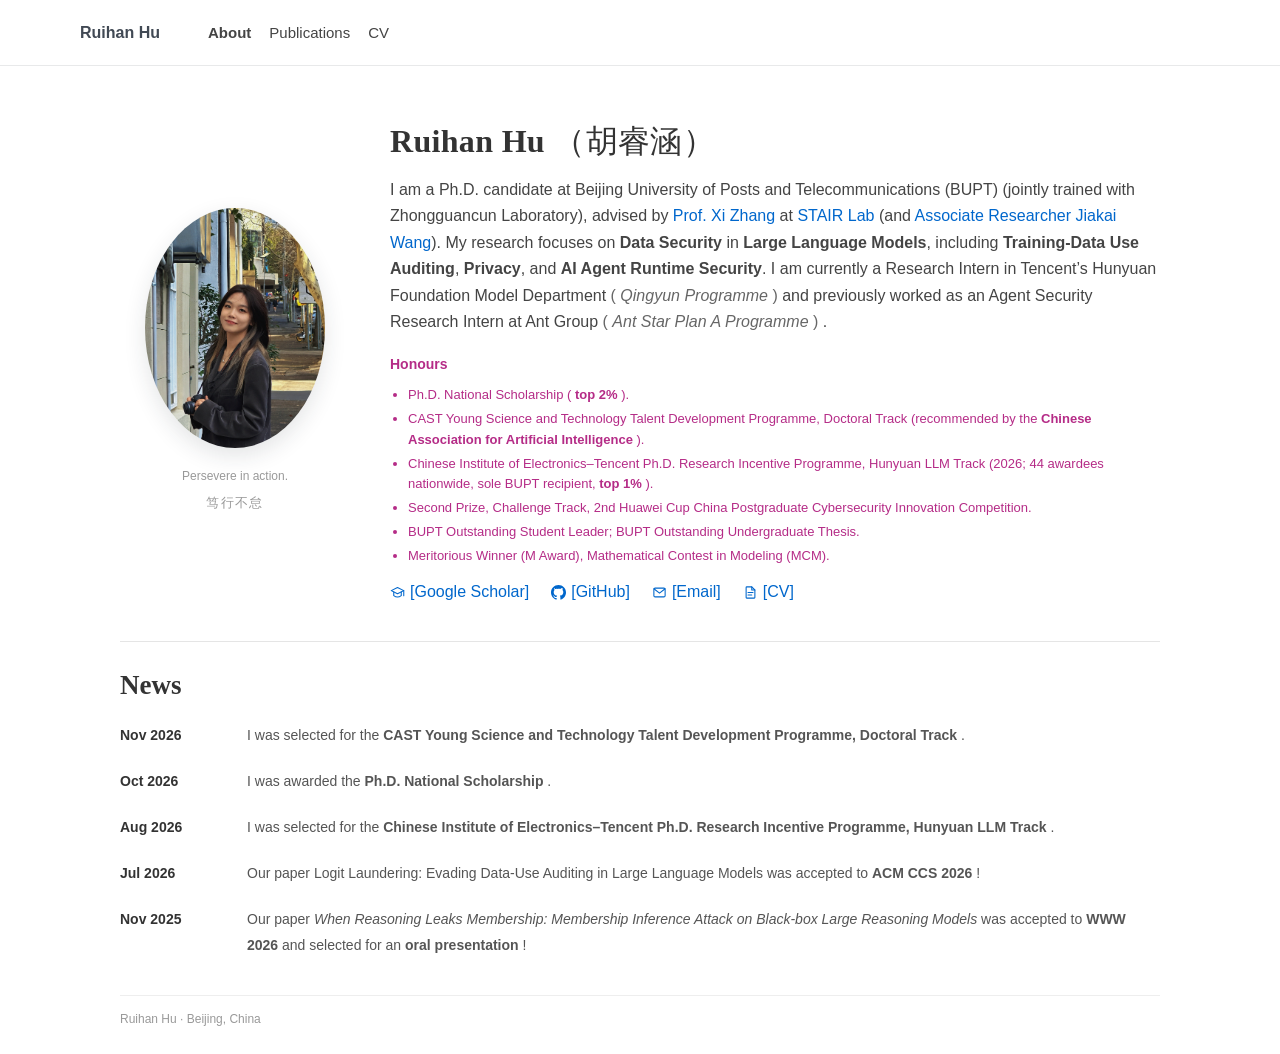
==== commit eccf2e57: "Add contact link icons and use English-only CV honours" ====
--- a/index.html
+++ b/index.html
@@ -9,7 +9,7 @@
   </title>
 <meta content="Ruihan Hu researches LLM privacy, data security and AI agent security at BUPT." name="description"/>
 <link href="styles.css?v=20261106-final" rel="stylesheet"/>
-<link href="home.css?v=20261113-oval" rel="stylesheet"/>
+<link href="home.css?v=20261127-icons" rel="stylesheet"/>
 </head>
 <body class="academic-home">
 <header class="site-header">
@@ -102,16 +102,20 @@
 </div>
 <div class="academic-links">
 <a href="https://scholar.google.com/citations?user=y_YpjDsAAAAJ&amp;hl=en">
-       [Google Scholar]
+       <svg class="link-icon" width="15" height="15" viewBox="0 0 24 24" aria-hidden="true" focusable="false" fill="none" stroke="currentColor" stroke-width="1.7" stroke-linecap="round" stroke-linejoin="round"><path d="m2 9 10-5 10 5-10 5-10-5Z"/><path d="M6 11v6c4 3 8 3 12 0v-6M22 9v8"/></svg>
+       <span>[Google Scholar]</span>
       </a>
 <a href="https://github.com/mihuhu">
-       [GitHub]
+       <svg class="link-icon" width="15" height="15" viewBox="0 0 24 24" aria-hidden="true" focusable="false" fill="currentColor"><path d="M12 0C5.37 0 0 5.373 0 12c0 5.303 3.438 9.8 8.205 11.385.6.113.82-.258.82-.577 0-.285-.01-1.04-.015-2.04-3.338.724-4.043-1.61-4.043-1.61-.546-1.387-1.333-1.756-1.333-1.756-1.09-.745.083-.73.083-.73 1.205.085 1.838 1.237 1.838 1.237 1.07 1.835 2.807 1.305 3.492.998.108-.776.42-1.305.763-1.605-2.665-.305-5.466-1.334-5.466-5.93 0-1.31.468-2.38 1.236-3.22-.124-.303-.536-1.524.118-3.176 0 0 1.008-.322 3.301 1.23a11.52 11.52 0 0 1 3.003-.404c1.02.005 2.047.138 3.006.404 2.291-1.552 3.297-1.23 3.297-1.23.656 1.652.244 2.873.12 3.176.77.84 1.235 1.91 1.235 3.22 0 4.61-2.804 5.622-5.475 5.92.43.372.823 1.102.823 2.222 0 1.606-.015 2.898-.015 3.293 0 .322.216.694.825.576C20.565 21.796 24 17.3 24 12c0-6.627-5.373-12-12-12Z"/></svg>
+       <span>[GitHub]</span>
       </a>
 <a href="mailto:gloria-1019@bupt.edu.cn">
-       [Email]
+       <svg class="link-icon" width="15" height="15" viewBox="0 0 24 24" aria-hidden="true" focusable="false" fill="none" stroke="currentColor" stroke-width="1.7" stroke-linecap="round" stroke-linejoin="round"><rect x="3" y="5" width="18" height="14" rx="2"/><path d="m3 6 9 7 9-7"/></svg>
+       <span>[Email]</span>
       </a>
 <a href="cv.html">
-       [CV]
+       <svg class="link-icon" width="15" height="15" viewBox="0 0 24 24" aria-hidden="true" focusable="false" fill="none" stroke="currentColor" stroke-width="1.7" stroke-linecap="round" stroke-linejoin="round"><path d="M14 3H6a1 1 0 0 0-1 1v16a1 1 0 0 0 1 1h12a1 1 0 0 0 1-1V8l-5-5Z"/><path d="M14 3v5h5M8 12h8M8 16h6"/></svg>
+       <span>[CV]</span>
       </a>
 </div>
 </div>
--- a/home.css
+++ b/home.css
@@ -94,3 +94,7 @@
 
 .academic-awards { font-size: 13px; }
 .honours-heading { font-size: 14px; }
+
+/* Compact icons for the homepage contact links. */
+.academic-links a { display: inline-flex; align-items: center; gap: 5px; }
+.academic-links .link-icon { width: 15px; height: 15px; flex: none; }
